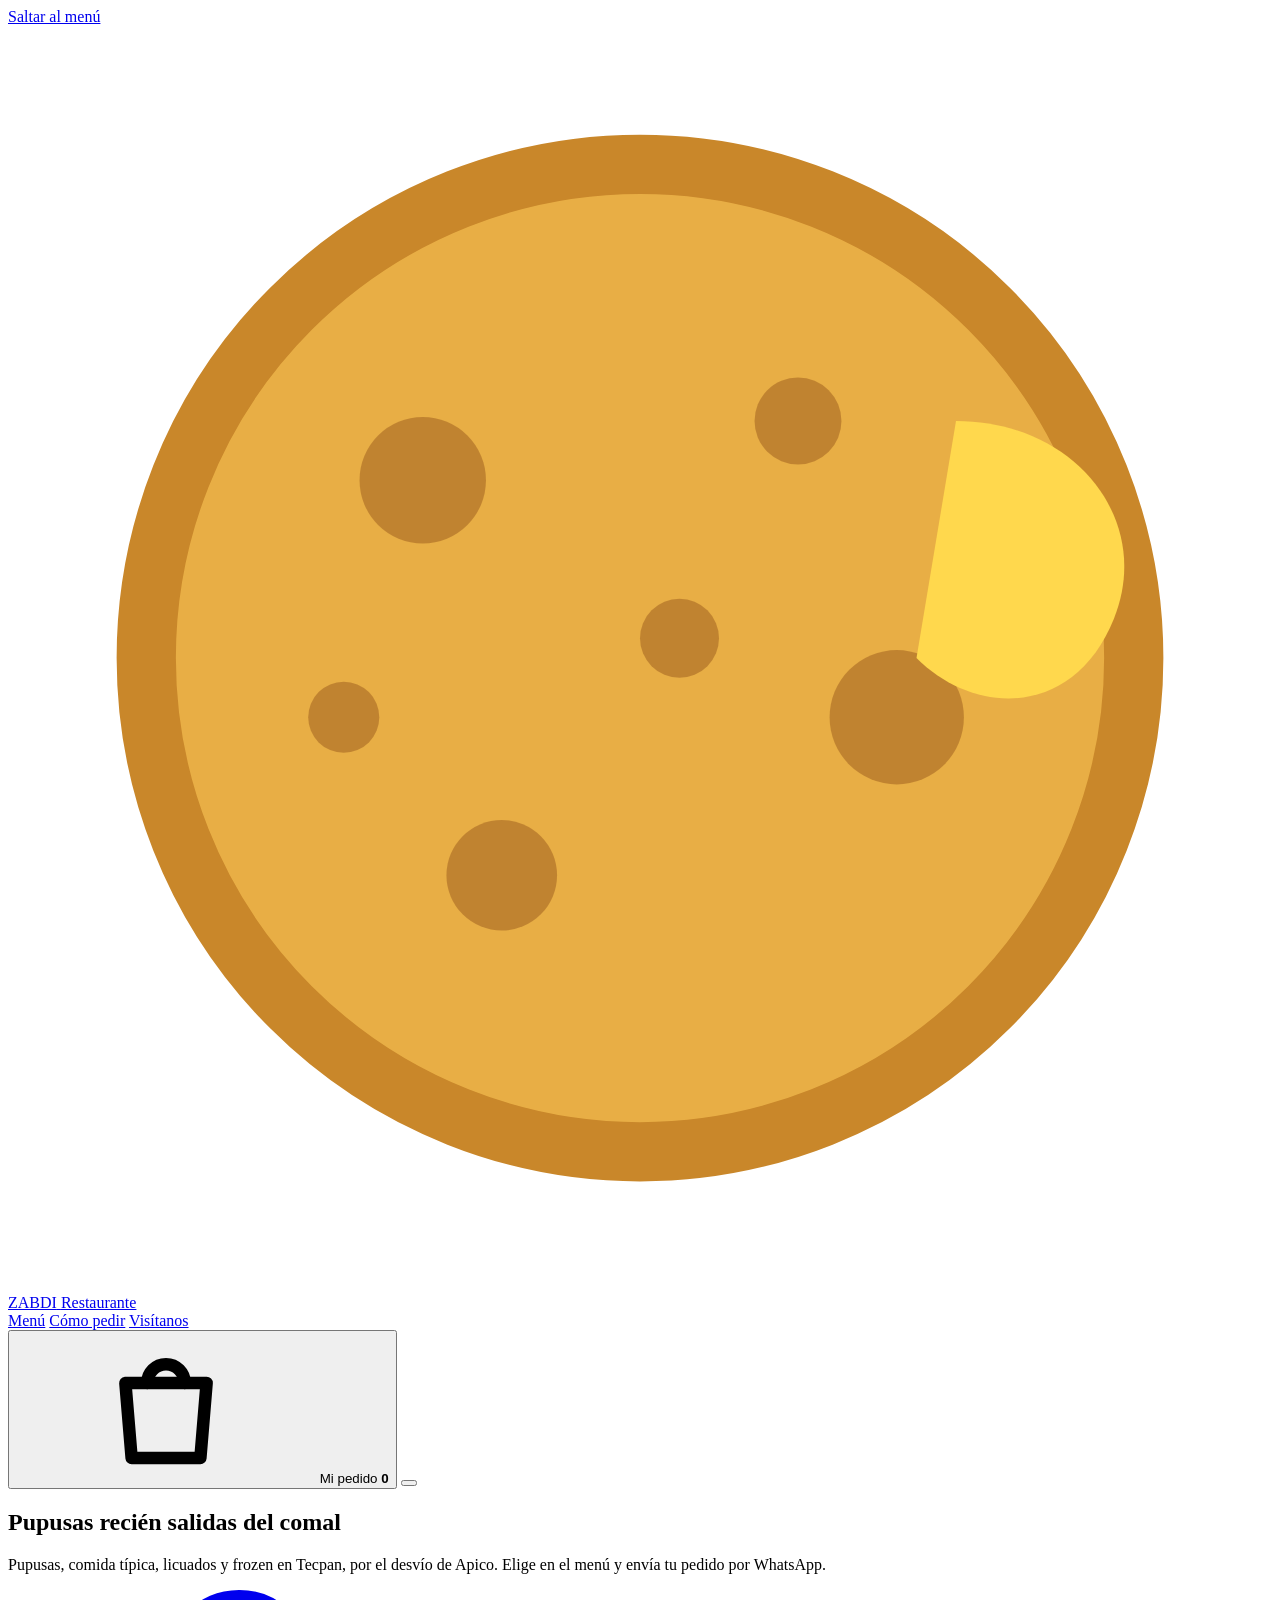
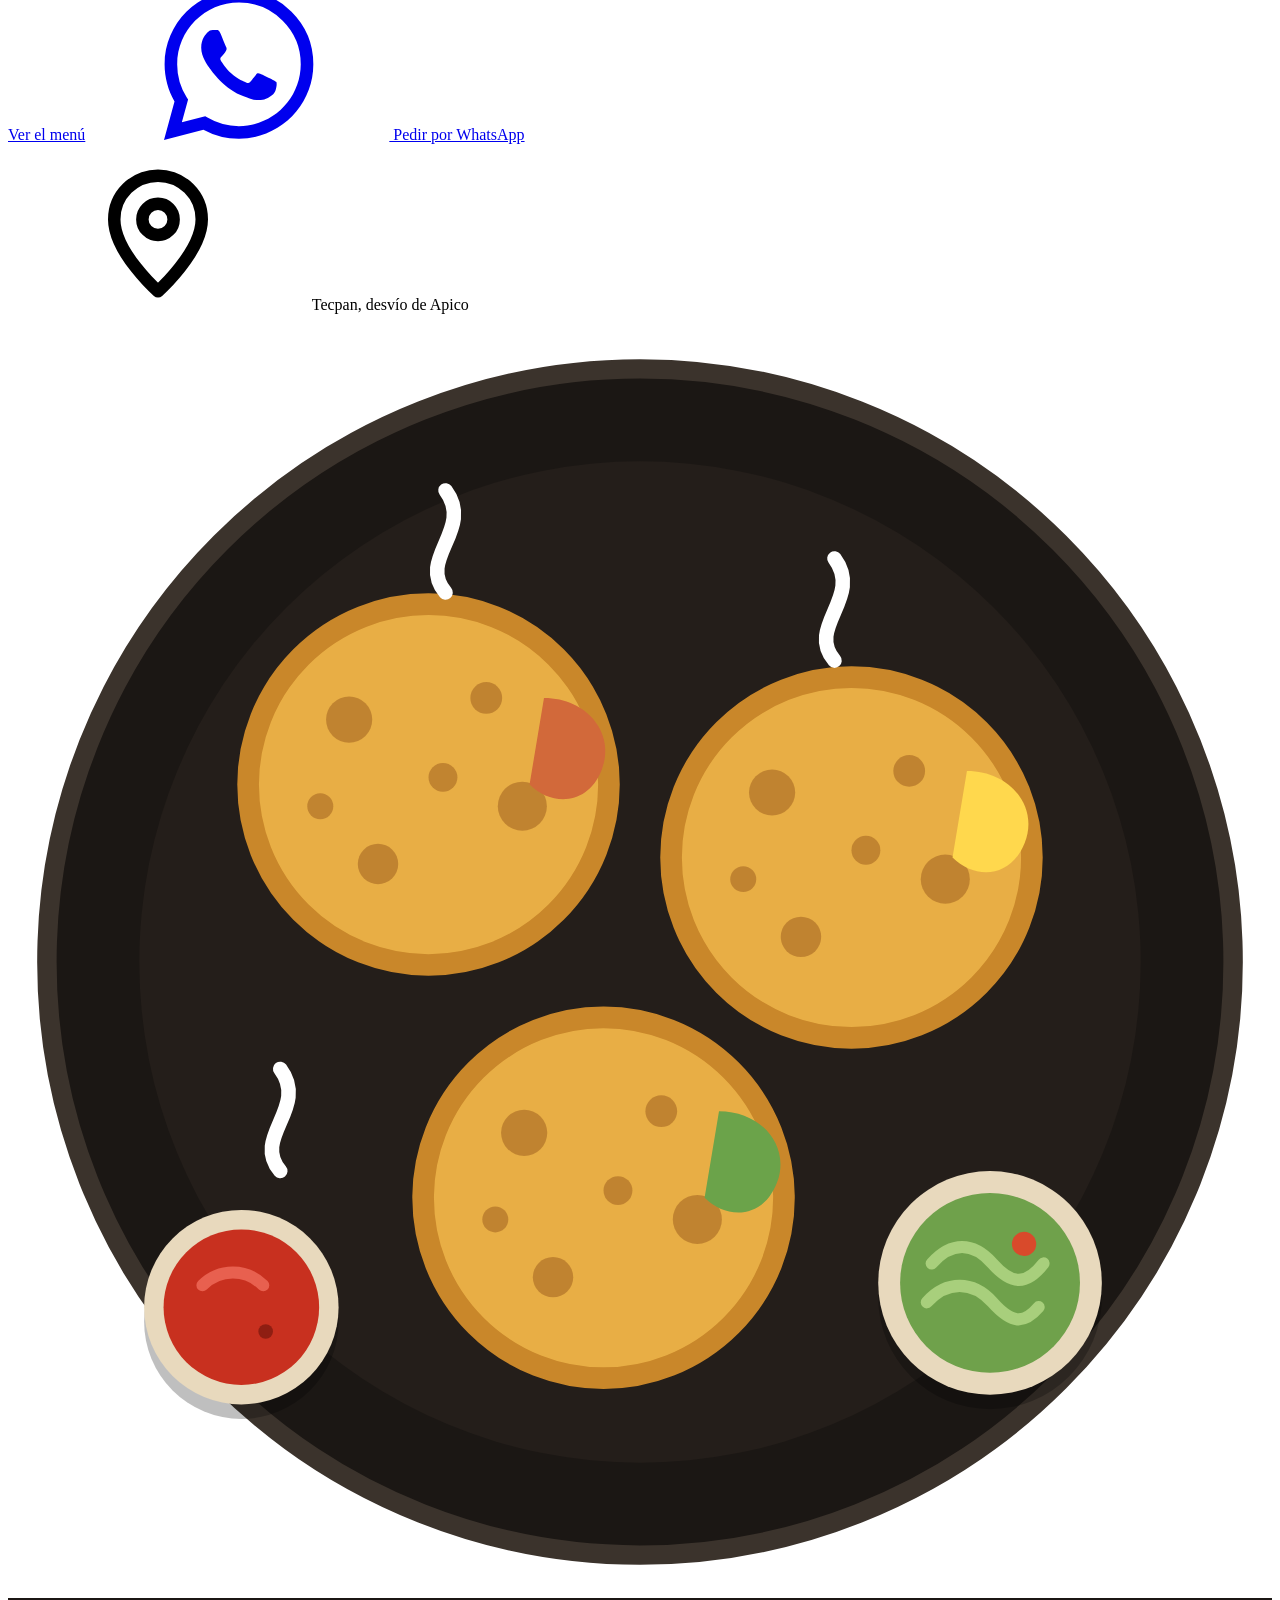
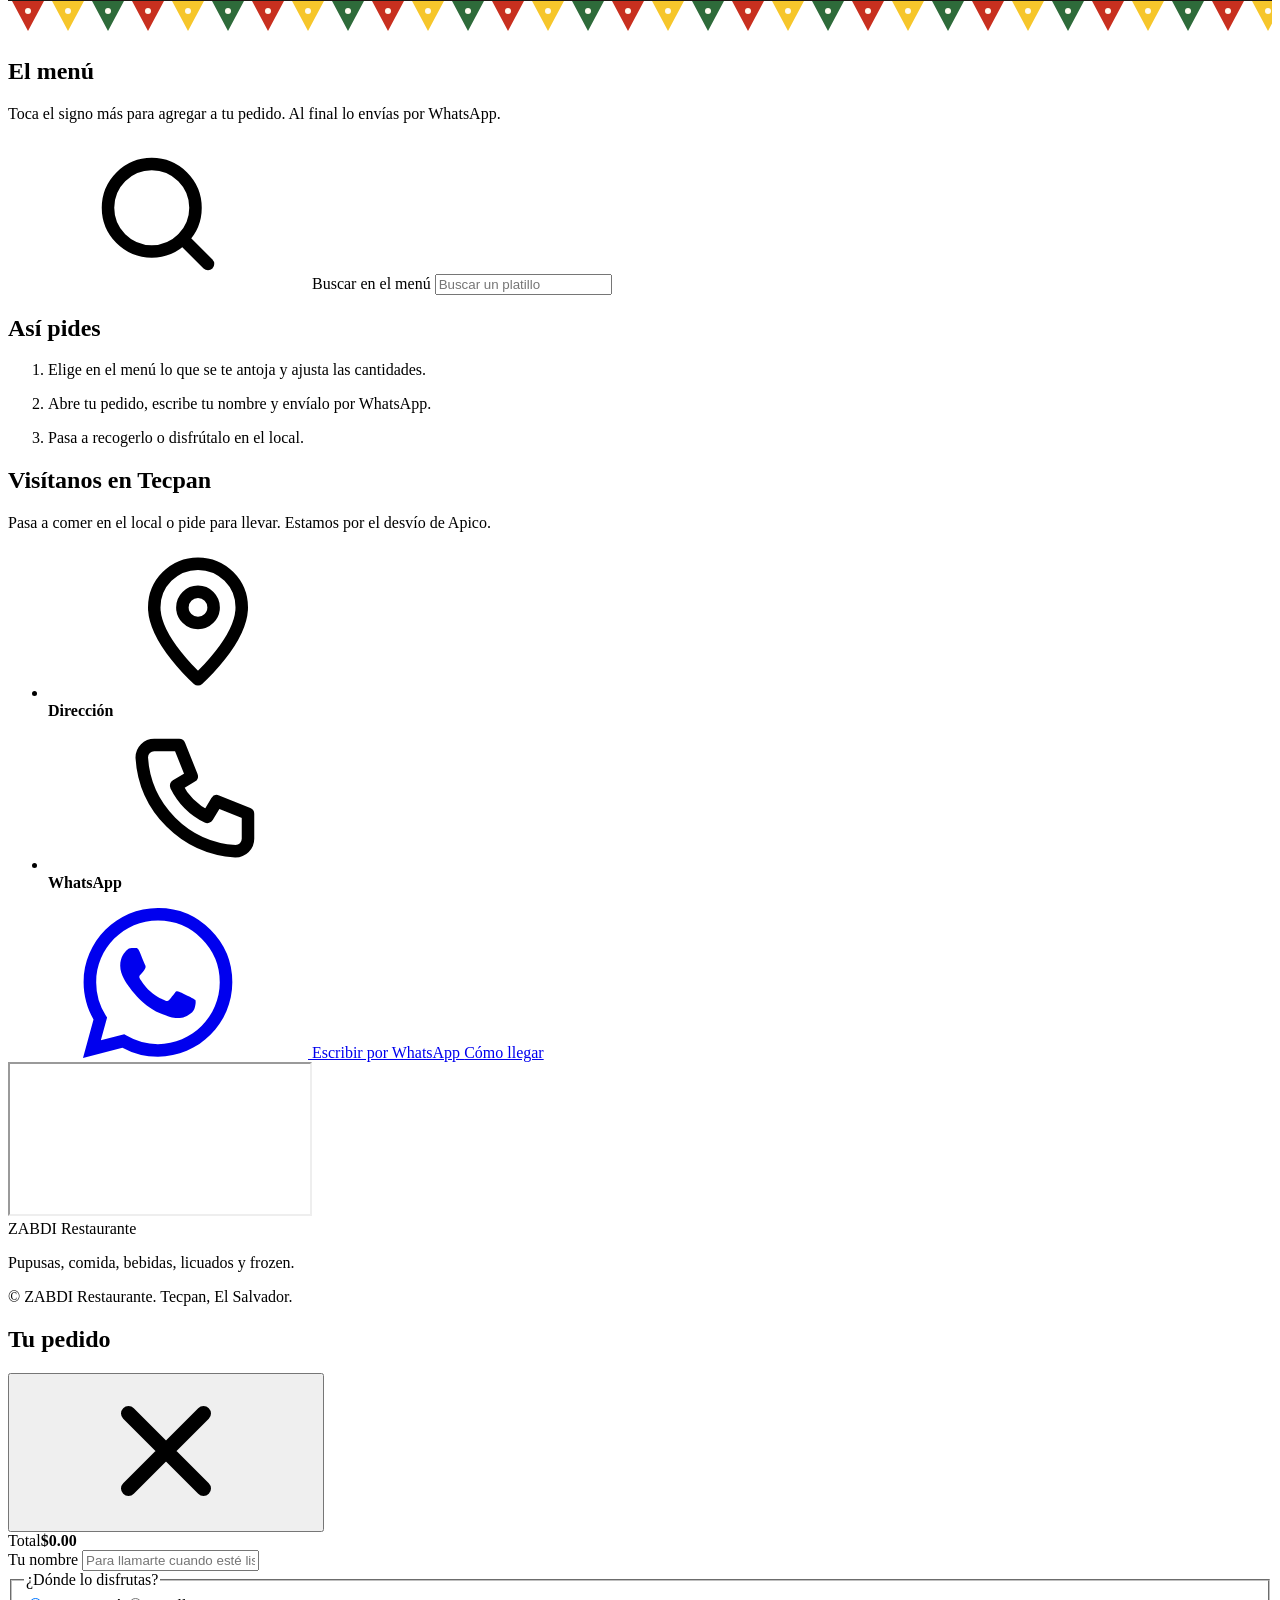
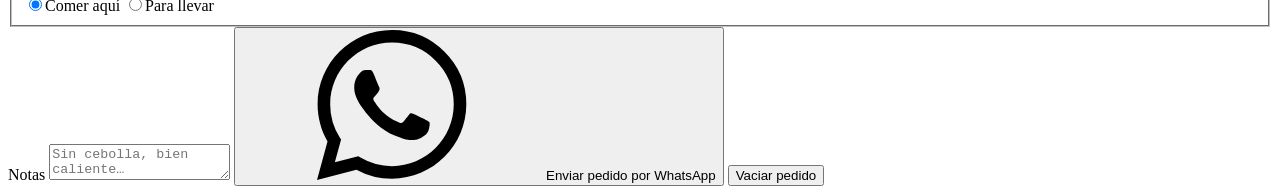
==== index (2).html @ ca066f17 "actualizacion" ====
<!DOCTYPE html>
<html lang="es">
<head>
  <meta charset="UTF-8">
  <meta name="viewport" content="width=device-width, initial-scale=1">
  <title>ZABDI Restaurante | Pupusas, comida, licuados y frozen en Tecpan</title>
  <meta name="description" content="ZABDI Restaurante en Tecpan, por el desvío de Apico, El Salvador. Pupusas, comida típica, bebidas, licuados y frozen. Elige en el menú y pide por WhatsApp.">
  <meta name="theme-color" content="#1B1714">
  <meta property="og:type" content="website">
  <meta property="og:title" content="ZABDI Restaurante | Pupusas recién salidas del comal">
  <meta property="og:description" content="Pupusas, comida típica, licuados y frozen en Tecpan. Pide por WhatsApp.">
  <meta property="og:locale" content="es_SV">
  <link rel="icon" href="data:image/svg+xml,%3Csvg xmlns='http://www.w3.org/2000/svg' viewBox='0 0 64 64'%3E%3Ccircle cx='32' cy='32' r='31' fill='%231B1714'/%3E%3Ccircle cx='32' cy='32' r='20' fill='%23E8AE45' stroke='%23C9872A' stroke-width='3'/%3E%3Ccircle cx='26' cy='27' r='2.5' fill='%239A5A1C' fill-opacity='.6'/%3E%3Ccircle cx='38' cy='36' r='3' fill='%239A5A1C' fill-opacity='.6'/%3E%3C/svg%3E">

  <link rel="preconnect" href="https://fonts.googleapis.com">
  <link rel="preconnect" href="https://fonts.gstatic.com" crossorigin>
  <link href="https://fonts.googleapis.com/css2?family=Bricolage+Grotesque:opsz,wght@12..96,500..800&family=Figtree:wght@400;500;600;700&display=swap" rel="stylesheet">
  <link rel="stylesheet" href="style.css">

  <script type="application/ld+json">
  {
    "@context": "https://schema.org",
    "@type": "Restaurant",
    "name": "ZABDI Restaurante",
    "servesCuisine": ["Salvadoreña", "Pupusas"],
    "telephone": "+50370214691",
    "address": {
      "@type": "PostalAddress",
      "addressLocality": "Tecpan",
      "streetAddress": "Desvío de Apico",
      "addressCountry": "SV"
    }
  }
  </script>
</head>
<body>

  <!-- Ilustraciones e íconos reutilizables -->
  <svg width="0" height="0" style="position:absolute" aria-hidden="true" focusable="false">
    <defs>
      <!-- Pupusa vista desde arriba. --acc = color del relleno que asoma -->
      <symbol id="i-pupusa" viewBox="0 0 64 64">
        <circle cx="32" cy="32" r="25" fill="#E8AE45"/>
        <circle cx="32" cy="32" r="25" fill="none" stroke="#C9872A" stroke-width="3"/>
        <g fill="#9A5A1C" fill-opacity=".5">
          <circle cx="21" cy="23" r="3.2"/><circle cx="40" cy="20" r="2.2"/><circle cx="45" cy="35" r="3.4"/>
          <circle cx="25" cy="43" r="2.8"/><circle cx="34" cy="31" r="2"/><circle cx="17" cy="35" r="1.8"/>
        </g>
        <path d="M48 20c6 0 10 5 8 10s-7 5-10 2z" style="fill:var(--acc,#FFD84D)"/>
      </symbol>
      <symbol id="i-combo" viewBox="0 0 64 64">
        <use href="#i-pupusa" x="-2" y="10" width="46" height="46"/>
        <path d="M42 18h18l-2.5 30a3.5 3.5 0 0 1-3.5 3h-6a3.5 3.5 0 0 1-3.5-3z" style="fill:var(--c,#F3E8D2)" stroke="#E2D5BC" stroke-width="1.5"/>
        <path d="M50 18l5-10" stroke="#C8301F" stroke-width="3" stroke-linecap="round"/>
      </symbol>
      <symbol id="i-plato" viewBox="0 0 64 64">
        <circle cx="32" cy="32" r="27" fill="#fff" stroke="#E2D5BC" stroke-width="3"/>
        <circle cx="32" cy="32" r="19" fill="none" stroke="#F0E6D0" stroke-width="2"/>
        <path d="M13 26c3-9 19-12 28-5 5 4 3 13-3 16-9 4-22 2-25-11z" style="fill:var(--c,#8B3A22)"/>
        <path d="M21 24l8 10M29 22l8 10" stroke="#000" stroke-opacity=".25" stroke-width="2" stroke-linecap="round"/>
        <g fill="#F4F0E4" stroke="#D9CDB4"><circle cx="46" cy="42" r="3.5"/><circle cx="41" cy="47" r="3.5"/><circle cx="48" cy="48" r="3"/></g>
        <circle cx="19" cy="46" r="5" fill="#6BA34A"/>
      </symbol>
      <symbol id="i-pollo" viewBox="0 0 64 64">
        <g transform="rotate(-35 32 32)">
          <rect x="36" y="28" width="16" height="5" rx="2.5" fill="#F4E6CF"/>
          <circle cx="53" cy="27" r="3.5" fill="#F4E6CF"/><circle cx="53" cy="34" r="3.5" fill="#F4E6CF"/>
          <ellipse cx="26" cy="30" rx="15" ry="12" style="fill:var(--c,#D9822B)"/>
          <path d="M16 26c3-5 9-7 14-5" fill="none" stroke="#fff" stroke-opacity=".4" stroke-width="3" stroke-linecap="round"/>
        </g>
      </symbol>
      <symbol id="i-sopa" viewBox="0 0 64 64">
        <path d="M8 30h48c0 14-10 24-24 24S8 44 8 30z" style="fill:var(--c,#C4492F)"/>
        <rect x="6" y="28" width="52" height="5" rx="2.5" fill="#E8D9BD"/>
        <ellipse cx="32" cy="28.5" rx="22" ry="3" fill="#F3B64A"/>
        <path d="M22 22c-3-4 3-6 0-11M32 22c-3-4 3-6 0-11M42 22c-3-4 3-6 0-11" fill="none" stroke="#B8A58B" stroke-width="2.5" stroke-linecap="round" opacity=".75"/>
      </symbol>
      <symbol id="i-pescado" viewBox="0 0 64 64">
        <path d="M46 32l13-11v22z" fill="#5C8896"/>
        <ellipse cx="28" cy="32" rx="21" ry="12" style="fill:var(--c,#6F9FB0)"/>
        <path d="M26 21c4 6 4 16 0 22M34 22c3 5 3 15 0 20" fill="none" stroke="#fff" stroke-opacity=".3" stroke-width="2.5" stroke-linecap="round"/>
        <circle cx="16" cy="29" r="2.4" fill="#1B1714"/>
      </symbol>
      <symbol id="i-desayuno" viewBox="0 0 64 64">
        <circle cx="32" cy="32" r="27" fill="#fff" stroke="#E2D5BC" stroke-width="3"/>
        <path d="M15 30c0-9 9-14 16-10 9-4 17 3 14 12-2 9-12 11-19 9-8 1-11-4-11-11z" fill="#FFFDF5" stroke="#EADFC8" stroke-width="1.5"/>
        <circle cx="29" cy="29" r="7" fill="#F7B500"/>
        <circle cx="27" cy="27" r="2" fill="#fff" fill-opacity=".6"/>
        <ellipse cx="46" cy="44" rx="7" ry="4.5" fill="#5A3326"/>
      </symbol>
      <symbol id="i-yuca" viewBox="0 0 64 64">
        <circle cx="32" cy="32" r="27" fill="#fff" stroke="#E2D5BC" stroke-width="3"/>
        <g fill="#F3CF6A" stroke="#D49A2C" stroke-width="1.5">
          <rect x="12" y="23" width="30" height="9" rx="4.5" transform="rotate(-18 27 27)"/>
          <rect x="16" y="31" width="32" height="9" rx="4.5" transform="rotate(8 32 35)"/>
          <rect x="20" y="39" width="28" height="9" rx="4.5" transform="rotate(-6 34 43)"/>
        </g>
        <circle cx="47" cy="21" r="5" fill="#C65A3A"/>
      </symbol>
      <symbol id="i-tamal" viewBox="0 0 64 64">
        <path d="M6 34c0-12 11-20 26-20s26 8 26 20-11 18-26 18S6 46 6 34z" fill="#6AA84F"/>
        <path d="M11 34c7-8 35-8 42 0" fill="none" stroke="#4A8A38" stroke-width="2.5"/>
        <path d="M22 17v34M42 17v34" stroke="#E8D9BD" stroke-width="3.5" stroke-linecap="round"/>
        <ellipse cx="32" cy="22" rx="9" ry="3.5" fill="#F3CF6A"/>
      </symbol>
      <symbol id="i-vaso" viewBox="0 0 64 64">
        <path d="M38 14l8-11" stroke-width="3.2" stroke-linecap="round" style="stroke:var(--acc,#1B1714)"/>
        <path d="M16 14h32l-4 38a4 4 0 0 1-4 3.6H24a4 4 0 0 1-4-3.6z" style="fill:var(--c,#C8301F)"/>
        <path d="M16 14h32l-.7 6H16.7z" fill="#fff" fill-opacity=".45"/>
        <path d="M24 28l3 18" stroke="#fff" stroke-opacity=".35" stroke-width="3" stroke-linecap="round"/>
      </symbol>
      <symbol id="i-agua" viewBox="0 0 64 64">
        <rect x="25" y="6" width="14" height="7" rx="2" fill="#2E6B3A"/>
        <path d="M26 13h12l5 9v30a4 4 0 0 1-4 4H25a4 4 0 0 1-4-4V22z" fill="#D5EDF5" stroke="#8CC4D8" stroke-width="2"/>
        <rect x="21" y="30" width="22" height="12" fill="#4FA3C0"/>
        <path d="M27 36h10" stroke="#fff" stroke-width="2.5" stroke-linecap="round"/>
      </symbol>
      <symbol id="i-taza" viewBox="0 0 64 64">
        <ellipse cx="30" cy="55" rx="23" ry="3.5" fill="#E8D9BD"/>
        <path d="M47 29h3a7 7 0 0 1 0 14h-5" fill="none" stroke="#E2D5BC" stroke-width="4" stroke-linecap="round"/>
        <path d="M10 27h38v10a16 16 0 0 1-16 16h-6a16 16 0 0 1-16-16z" fill="#fff" stroke="#E2D5BC" stroke-width="2"/>
        <ellipse cx="29" cy="27" rx="19" ry="4" style="fill:var(--c,#4A2A1C)"/>
        <path d="M22 19c-3-4 3-6 0-10M32 19c-3-4 3-6 0-10M42 19c-3-4 3-6 0-10" fill="none" stroke="#B8A58B" stroke-width="2.5" stroke-linecap="round" opacity=".75"/>
      </symbol>
      <symbol id="i-licuado" viewBox="0 0 64 64">
        <path d="M38 14l9-11" stroke-width="3.2" stroke-linecap="round" stroke="#1B1714"/>
        <path d="M15 14h34l-4.5 37a4 4 0 0 1-4 3.5h-17a4 4 0 0 1-4-3.5z" style="fill:var(--c,#F2708A)"/>
        <path d="M15 14h34l-.8 7H15.8z" fill="#fff" fill-opacity=".55"/>
        <path d="M23 30l2.5 16" stroke="#fff" stroke-opacity=".4" stroke-width="3" stroke-linecap="round"/>
        <circle cx="49" cy="15" r="6" stroke="#fff" stroke-width="1.5" style="fill:var(--acc,#fff)"/>
      </symbol>
      <symbol id="i-frozen" viewBox="0 0 64 64">
        <path d="M40 4l-6 20" stroke="#C8301F" stroke-width="3.2" stroke-linecap="round"/>
        <path d="M13 27c0-11 8-18 19-18s19 7 19 18z" style="fill:var(--c,#F2708A)"/>
        <path d="M20 22c8 4 16 4 24 0" fill="none" stroke="#fff" stroke-opacity=".55" stroke-width="3" stroke-linecap="round"/>
        <path d="M13 27h38l-4 25a4 4 0 0 1-4 3.5H21a4 4 0 0 1-4-3.5z" fill="#fff" fill-opacity=".9" stroke="#E2D5BC" stroke-width="2"/>
        <path d="M17 34h30l-1.4 9H18.4z" style="fill:var(--c,#F2708A)" fill-opacity=".35"/>
      </symbol>

      <!-- Íconos de interfaz -->
      <symbol id="i-pin" viewBox="0 0 24 24" fill="none" stroke="currentColor" stroke-width="2" stroke-linecap="round" stroke-linejoin="round"><path d="M12 21s7-6.2 7-11.5A7 7 0 0 0 5 9.5C5 14.8 12 21 12 21z"/><circle cx="12" cy="9.5" r="2.5"/></symbol>
      <symbol id="i-clock" viewBox="0 0 24 24" fill="none" stroke="currentColor" stroke-width="2" stroke-linecap="round" stroke-linejoin="round"><circle cx="12" cy="12" r="9"/><path d="M12 7v5l3 2"/></symbol>
      <symbol id="i-bag" viewBox="0 0 24 24" fill="none" stroke="currentColor" stroke-width="2" stroke-linecap="round" stroke-linejoin="round"><path d="M5.5 8h13l-1 12h-11z"/><path d="M9 8a3 3 0 0 1 6 0"/></symbol>
      <symbol id="i-plus" viewBox="0 0 24 24" fill="none" stroke="currentColor" stroke-width="2.4" stroke-linecap="round"><path d="M12 5v14M5 12h14"/></symbol>
      <symbol id="i-minus" viewBox="0 0 24 24" fill="none" stroke="currentColor" stroke-width="2.4" stroke-linecap="round"><path d="M5 12h14"/></symbol>
      <symbol id="i-close" viewBox="0 0 24 24" fill="none" stroke="currentColor" stroke-width="2.4" stroke-linecap="round"><path d="M6 6l12 12M18 6L6 18"/></symbol>
      <symbol id="i-search" viewBox="0 0 24 24" fill="none" stroke="currentColor" stroke-width="2" stroke-linecap="round"><circle cx="11" cy="11" r="7"/><path d="M20 20l-4-4"/></symbol>
      <symbol id="i-phone" viewBox="0 0 24 24" fill="none" stroke="currentColor" stroke-width="2" stroke-linecap="round" stroke-linejoin="round"><path d="M5 4h4l2 5-2.5 1.5a11 11 0 0 0 5 5L15 13l5 2v4a2 2 0 0 1-2 2A16 16 0 0 1 3 6a2 2 0 0 1 2-2z"/></symbol>
      <symbol id="i-wa" viewBox="0 0 16 16"><path fill="currentColor" d="M13.601 2.326A7.85 7.85 0 0 0 7.994 0C3.627 0 .068 3.558.064 7.926c0 1.399.366 2.76 1.057 3.965L0 16l4.204-1.102a7.9 7.9 0 0 0 3.79.965h.004c4.368 0 7.926-3.558 7.93-7.93A7.9 7.9 0 0 0 13.6 2.326zM7.994 14.521a6.6 6.6 0 0 1-3.356-.92l-.24-.144-2.494.654.666-2.433-.156-.251a6.56 6.56 0 0 1-1.007-3.505c0-3.626 2.957-6.584 6.591-6.584a6.56 6.56 0 0 1 4.66 1.931 6.56 6.56 0 0 1 1.928 4.66c-.004 3.639-2.961 6.592-6.592 6.592m3.615-4.934c-.197-.099-1.17-.578-1.353-.646-.182-.065-.315-.099-.445.099-.133.197-.513.646-.627.775-.114.133-.232.148-.43.05-.197-.1-.836-.308-1.592-.985-.59-.525-.985-1.175-1.103-1.372-.114-.198-.011-.304.088-.403.087-.088.197-.232.296-.346.1-.114.133-.198.198-.33.065-.134.034-.248-.015-.347-.05-.099-.445-1.076-.612-1.47-.16-.389-.323-.335-.445-.34-.114-.007-.247-.007-.38-.007a.73.73 0 0 0-.529.247c-.182.198-.691.677-.691 1.654s.71 1.916.81 2.049c.098.133 1.394 2.132 3.383 2.992.47.205.84.326 1.129.418.475.152.904.129 1.246.08.38-.058 1.171-.48 1.338-.943.164-.464.164-.86.114-.943-.049-.084-.182-.133-.38-.232"/></symbol>
    </defs>
  </svg>

  <a class="skip" href="#menu">Saltar al menú</a>

  <!-- BARRA SUPERIOR -->
  <header class="topbar">
    <div class="wrap topbar-in">
      <a class="logo" href="#inicio" aria-label="ZABDI Restaurante, ir al inicio">
        <svg class="logo-mark" viewBox="0 0 64 64" aria-hidden="true"><use href="#i-pupusa" style="--acc:#FFD84D"/></svg>
        <span class="logo-name">ZABDI</span>
        <span class="logo-sub">Restaurante</span>
      </a>

      <nav class="nav" id="nav" aria-label="Principal">
        <a href="#menu">Menú</a>
        <a href="#pedir">Cómo pedir</a>
        <a href="#visitanos">Visítanos</a>
      </nav>

      <div class="topbar-actions">
        <button class="btn-bag" id="openCart" type="button" aria-haspopup="dialog" aria-controls="drawer">
          <svg class="i" aria-hidden="true"><use href="#i-bag"/></svg>
          <span class="btn-bag-text">Mi pedido</span>
          <b class="count" id="cartCount" aria-label="productos en tu pedido">0</b>
        </button>
        <button class="burger" id="burger" type="button" aria-expanded="false" aria-controls="nav" aria-label="Abrir navegación">
          <span></span><span></span><span></span>
        </button>
      </div>
    </div>
  </header>

  <main>
    <!-- INICIO -->
    <section class="hero" id="inicio">
      <div class="wrap hero-grid">
        <div class="hero-copy">
          <h1>Pupusas recién salidas del comal</h1>
          <p class="lead">Pupusas, comida típica, licuados y frozen en Tecpan, por el desvío de Apico. Elige en el menú y envía tu pedido por WhatsApp.</p>
          <div class="hero-cta">
            <a class="btn btn-dark" href="#menu">Ver el menú</a>
            <a class="btn btn-ghost js-wa" href="#" target="_blank" rel="noopener">
              <svg class="i" aria-hidden="true"><use href="#i-wa"/></svg> Pedir por WhatsApp
            </a>
          </div>
          <p class="hero-where">
            <svg class="i" aria-hidden="true"><use href="#i-pin"/></svg>
            <span>Tecpan, desvío de Apico</span>
          </p>
        </div>

        <div class="hero-art" aria-hidden="true">
          <svg class="hero-svg" viewBox="0 0 520 520">
            <circle cx="260" cy="260" r="244" fill="#1B1714"/>
            <circle cx="260" cy="260" r="244" fill="none" stroke="#3B332C" stroke-width="8"/>
            <circle cx="260" cy="260" r="206" fill="#241E1A"/>
            <use href="#i-pupusa" x="78" y="92" width="190" height="190" style="--acc:#D2693A"/>
            <use href="#i-pupusa" x="252" y="122" width="190" height="190" style="--acc:#FFD84D"/>
            <use href="#i-pupusa" x="150" y="262" width="190" height="190" style="--acc:#6BA34A"/>

            <g class="steam" fill="none" stroke="#fff" stroke-width="6" stroke-linecap="round">
              <path class="s1" d="M180 108c-12-14 12-26 0-42"/>
              <path class="s2" d="M340 136c-12-14 12-26 0-42"/>
              <path class="s3" d="M112 346c-12-14 12-26 0-42"/>
            </g>

            <!-- curtido -->
            <g transform="translate(404 392)">
              <circle r="46" fill="#000" fill-opacity=".25" cy="6"/>
              <circle r="46" fill="#E8D9BD"/>
              <circle r="37" fill="#6FA14B"/>
              <path d="M-24-8c8-9 17-9 25 0s14 9 21 0M-26 8c8-9 19-9 27 0s13 9 19 2" fill="none" stroke="#A8CF7C" stroke-width="5" stroke-linecap="round"/>
              <circle cx="14" cy="-16" r="5" fill="#D94A2B"/>
            </g>
            <!-- salsa -->
            <g transform="translate(96 402)">
              <circle r="40" fill="#000" fill-opacity=".25" cy="6"/>
              <circle r="40" fill="#E8D9BD"/>
              <circle r="32" fill="#C8301F"/>
              <path d="M-16-9c7-7 18-7 25 0" fill="none" stroke="#E8604F" stroke-width="5" stroke-linecap="round"/>
              <circle cx="10" cy="10" r="3" fill="#8F1E12"/>
            </g>
          </svg>
        </div>
      </div>
    </section>

    <div class="bunting" aria-hidden="true">
      <svg width="100%" height="36">
        <defs>
          <pattern id="flags" width="120" height="36" patternUnits="userSpaceOnUse">
            <path d="M4 3h32L20 33z" fill="#C8301F"/>
            <path d="M44 3h32L60 33z" fill="#F6C62B"/>
            <path d="M84 3h32L100 33z" fill="#2E6B3A"/>
            <circle cx="20" cy="13" r="3" fill="#FFFBF0"/>
            <circle cx="60" cy="13" r="3" fill="#FFFBF0"/>
            <circle cx="100" cy="13" r="3" fill="#FFFBF0"/>
          </pattern>
        </defs>
        <rect width="100%" height="36" fill="url(#flags)"/>
        <rect width="100%" height="3" fill="#1B1714"/>
      </svg>
    </div>

    <!-- MENÚ -->
    <section class="band" id="menu">
      <div class="wrap">
        <div class="menu-head">
          <div>
            <h2>El menú</h2>
            <p class="band-lead">Toca el signo más para agregar a tu pedido. Al final lo envías por WhatsApp.</p>
          </div>
          <label class="search" for="buscador">
            <svg class="i" aria-hidden="true"><use href="#i-search"/></svg>
            <span class="sr-only">Buscar en el menú</span>
            <input class="field" type="search" id="buscador" placeholder="Buscar un platillo" autocomplete="off">
          </label>
        </div>

        <div class="tabs-bar">
          <div class="tabs" id="tabs"></div>
        </div>

        <div class="board" id="board" aria-live="polite">
          <div class="board-top">
            <h3 id="boardTitle"></h3>
            <p id="boardNote"></p>
          </div>
          <ul class="items" id="items"></ul>
          <p class="empty-search" id="sinResultados" hidden>No encontramos ese platillo. Prueba con otra palabra o elige una categoría.</p>
        </div>
      </div>
    </section>

    <!-- CÓMO PEDIR -->
    <section class="band band-green" id="pedir">
      <div class="wrap">
        <h2>Así pides</h2>
        <ol class="steps">
          <li><p>Elige en el menú lo que se te antoja y ajusta las cantidades.</p></li>
          <li><p>Abre tu pedido, escribe tu nombre y envíalo por WhatsApp.</p></li>
          <li><p>Pasa a recogerlo o disfrútalo en el local.</p></li>
        </ol>
      </div>
    </section>

    <!-- GALERÍA (solo aparece si hay fotos en img/) -->
    <section class="band" id="galeria" hidden>
      <div class="wrap">
        <h2>De nuestra cocina</h2>
        <ul class="gallery" id="galleryGrid"></ul>
      </div>
    </section>

    <!-- VISÍTANOS -->
    <section class="band band-masa" id="visitanos">
      <div class="wrap">
        <div class="visit-grid">
          <div class="visit-info">
            <h2>Visítanos en Tecpan</h2>
            <p class="band-lead">Pasa a comer en el local o pide para llevar. Estamos por el desvío de Apico.</p>
            <ul class="facts">
              <li>
                <svg class="i" aria-hidden="true"><use href="#i-pin"/></svg>
                <div><strong>Dirección</strong><span id="dirTxt"></span></div>
              </li>
              <li id="rowHorario" hidden>
                <svg class="i" aria-hidden="true"><use href="#i-clock"/></svg>
                <div><strong>Horario</strong><span id="horarioTxt"></span></div>
              </li>
              <li>
                <svg class="i" aria-hidden="true"><use href="#i-phone"/></svg>
                <div><strong>WhatsApp</strong><a id="telTxt" href="#"></a></div>
              </li>
            </ul>
            <div class="visit-cta">
              <a class="btn btn-green js-wa" href="#" target="_blank" rel="noopener">
                <svg class="i" aria-hidden="true"><use href="#i-wa"/></svg> Escribir por WhatsApp
              </a>
              <a class="btn btn-ghost" id="btnMapa" href="#" target="_blank" rel="noopener">Cómo llegar</a>
            </div>
          </div>
          <div class="map">
            <iframe id="mapFrame" title="Mapa de ZABDI Restaurante en Tecpan" loading="lazy" referrerpolicy="no-referrer-when-downgrade" allowfullscreen></iframe>
          </div>
        </div>
      </div>
    </section>
  </main>

  <footer class="footer">
    <div class="wrap footer-in">
      <div>
        <div class="footer-brand">ZABDI <span>Restaurante</span></div>
        <p>Pupusas, comida, bebidas, licuados y frozen.</p>
      </div>
      <p class="footer-copy">© <span id="year"></span> ZABDI Restaurante. Tecpan, El Salvador.</p>
    </div>
  </footer>

  <!-- BARRA DE PEDIDO (celular) -->
  <button class="cartbar" id="cartbar" type="button" aria-haspopup="dialog" aria-controls="drawer" hidden>
    <span id="cartbarQty">0 productos</span>
    <span class="cartbar-go"><b id="cartbarTotal">$0.00</b> Ver pedido</span>
  </button>

  <!-- PEDIDO -->
  <div class="scrim" id="scrim"></div>
  <aside class="drawer" id="drawer" role="dialog" aria-modal="true" aria-labelledby="drawerTitle">
    <div class="drawer-head">
      <h2 id="drawerTitle">Tu pedido</h2>
      <button class="icon-btn" id="closeCart" type="button" aria-label="Cerrar tu pedido">
        <svg class="i" aria-hidden="true"><use href="#i-close"/></svg>
      </button>
    </div>

    <div class="drawer-list" id="cartItems" tabindex="-1"></div>

    <form class="drawer-foot" id="orderForm" novalidate>
      <div class="total-row"><span>Total</span><strong id="cartTotal">$0.00</strong></div>

      <label class="lbl" for="clienteNombre">Tu nombre</label>
      <input class="field" type="text" id="clienteNombre" autocomplete="given-name" placeholder="Para llamarte cuando esté listo">

      <fieldset class="seg">
        <legend class="lbl">¿Dónde lo disfrutas?</legend>
        <label><input type="radio" name="tipo" value="Para comer aquí" checked><span>Comer aquí</span></label>
        <label><input type="radio" name="tipo" value="Para llevar"><span>Para llevar</span></label>
      </fieldset>

      <label class="lbl" for="clienteNota">Notas</label>
      <textarea class="field" id="clienteNota" rows="2" placeholder="Sin cebolla, bien caliente…"></textarea>

      <button class="btn btn-green btn-block" id="btnEnviar" type="submit">
        <svg class="i" aria-hidden="true"><use href="#i-wa"/></svg> Enviar pedido por WhatsApp
      </button>
      <button class="link-btn" id="btnVaciar" type="button">Vaciar pedido</button>
    </form>
  </aside>

  <script src="script.js"></script>
</body>
</html>
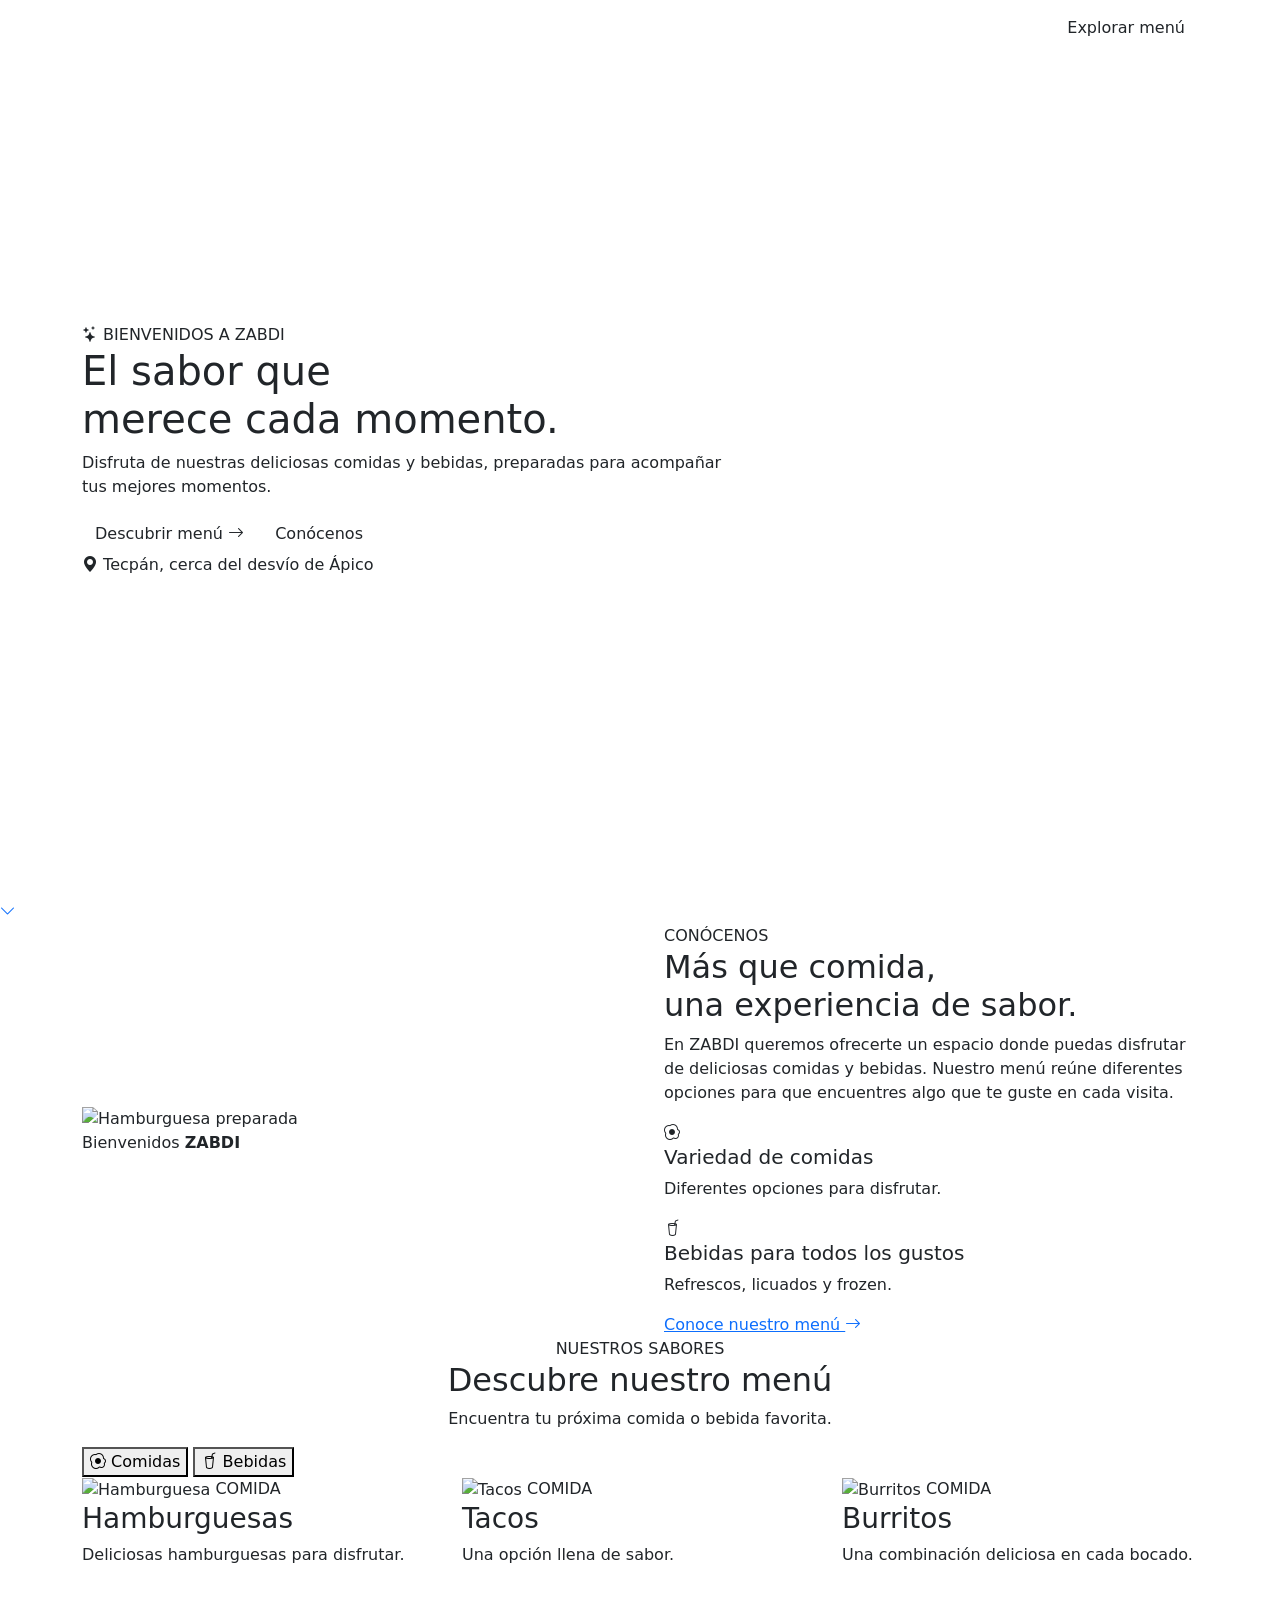
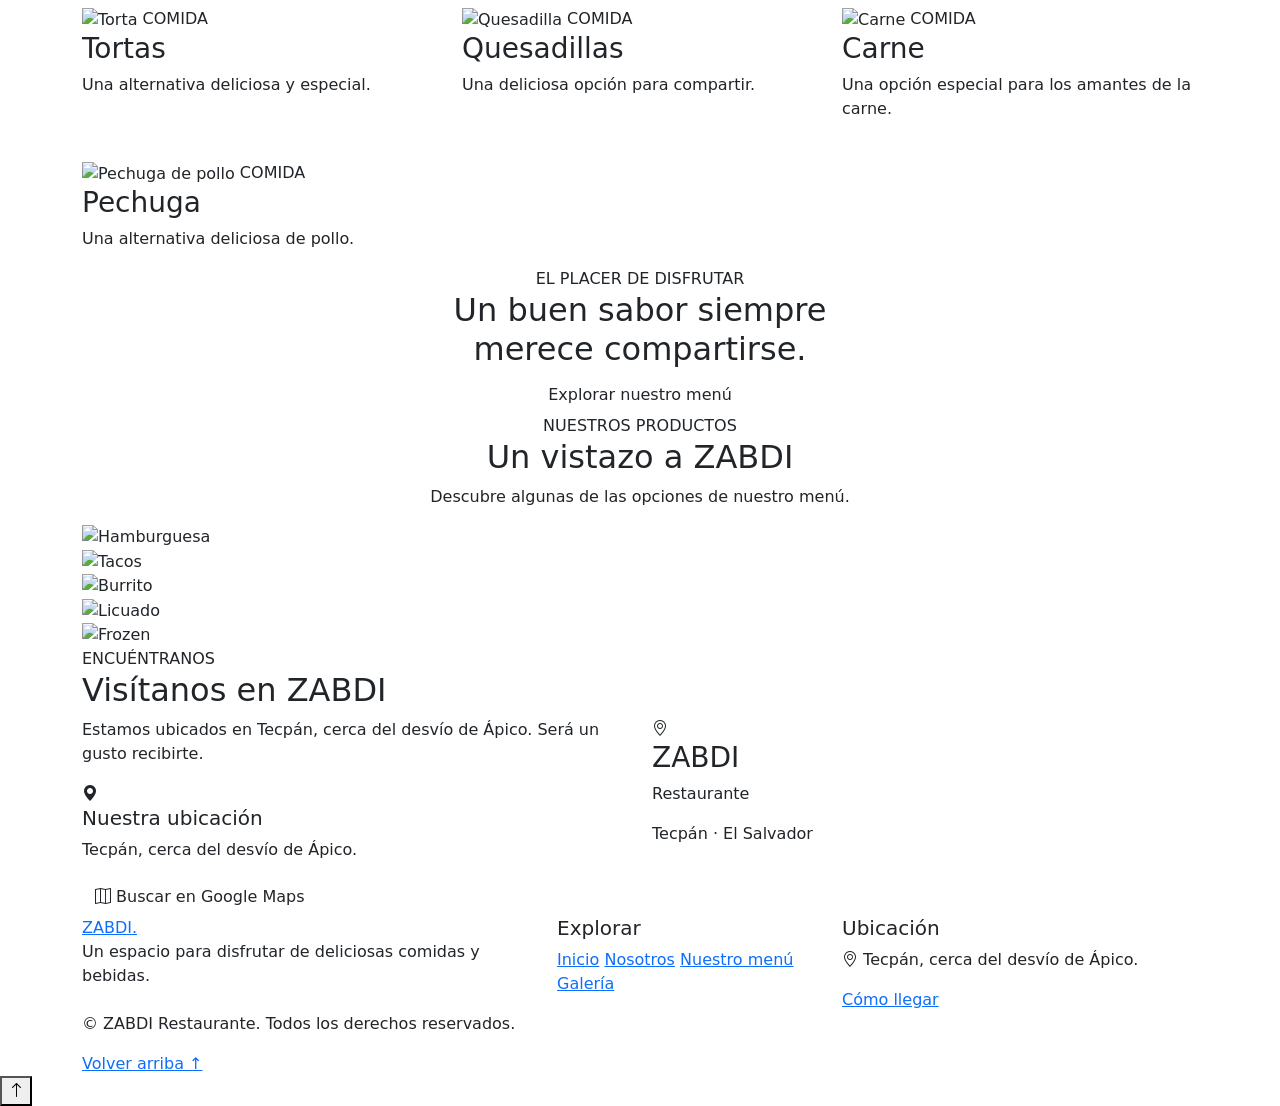
==== commit 386f9e05: "actualizacion" ====
--- a/index (2).html
+++ b/index (2).html
@@ -1,393 +1,473 @@
+
 <!DOCTYPE html>
 <html lang="es">
 <head>
-  <meta charset="UTF-8">
-  <meta name="viewport" content="width=device-width, initial-scale=1">
-  <title>ZABDI Restaurante | Pupusas, comida, licuados y frozen en Tecpan</title>
-  <meta name="description" content="ZABDI Restaurante en Tecpan, por el desvío de Apico, El Salvador. Pupusas, comida típica, bebidas, licuados y frozen. Elige en el menú y pide por WhatsApp.">
-  <meta name="theme-color" content="#1B1714">
-  <meta property="og:type" content="website">
-  <meta property="og:title" content="ZABDI Restaurante | Pupusas recién salidas del comal">
-  <meta property="og:description" content="Pupusas, comida típica, licuados y frozen en Tecpan. Pide por WhatsApp.">
-  <meta property="og:locale" content="es_SV">
-  <link rel="icon" href="data:image/svg+xml,%3Csvg xmlns='http://www.w3.org/2000/svg' viewBox='0 0 64 64'%3E%3Ccircle cx='32' cy='32' r='31' fill='%231B1714'/%3E%3Ccircle cx='32' cy='32' r='20' fill='%23E8AE45' stroke='%23C9872A' stroke-width='3'/%3E%3Ccircle cx='26' cy='27' r='2.5' fill='%239A5A1C' fill-opacity='.6'/%3E%3Ccircle cx='38' cy='36' r='3' fill='%239A5A1C' fill-opacity='.6'/%3E%3C/svg%3E">
-
-  <link rel="preconnect" href="https://fonts.googleapis.com">
-  <link rel="preconnect" href="https://fonts.gstatic.com" crossorigin>
-  <link href="https://fonts.googleapis.com/css2?family=Bricolage+Grotesque:opsz,wght@12..96,500..800&family=Figtree:wght@400;500;600;700&display=swap" rel="stylesheet">
-  <link rel="stylesheet" href="style.css">
-
-  <script type="application/ld+json">
-  {
-    "@context": "https://schema.org",
-    "@type": "Restaurant",
-    "name": "ZABDI Restaurante",
-    "servesCuisine": ["Salvadoreña", "Pupusas"],
-    "telephone": "+50370214691",
-    "address": {
-      "@type": "PostalAddress",
-      "addressLocality": "Tecpan",
-      "streetAddress": "Desvío de Apico",
-      "addressCountry": "SV"
-    }
-  }
-  </script>
+    <meta charset="UTF-8">
+    <meta name="viewport" content="width=device-width, initial-scale=1.0">
+    <meta name="description" content="ZABDI Restaurante. Descubre nuestras comidas y bebidas en Tecpán, cerca del desvío de Ápico.">
+    <title>ZABDI | Restaurante</title>
+
+    <!-- Bootstrap -->
+    <link href="https://cdn.jsdelivr.net/npm/bootstrap@5.3.8/dist/css/bootstrap.min.css" rel="stylesheet">
+
+    <!-- Bootstrap Icons -->
+    <link href="https://cdn.jsdelivr.net/npm/bootstrap-icons@1.11.3/font/bootstrap-icons.min.css" rel="stylesheet">
+
+    <!-- Google Fonts -->
+    <link rel="preconnect" href="https://fonts.googleapis.com">
+    <link rel="preconnect" href="https://fonts.gstatic.com" crossorigin>
+    <link href="https://fonts.googleapis.com/css2?family=DM+Sans:wght@400;500;600;700&family=Playfair+Display:wght@500;600;700;800&display=swap" rel="stylesheet">
+
+    <link rel="stylesheet" href="css/style.css">
 </head>
+
 <body>
 
-  <!-- Ilustraciones e íconos reutilizables -->
-  <svg width="0" height="0" style="position:absolute" aria-hidden="true" focusable="false">
-    <defs>
-      <!-- Pupusa vista desde arriba. --acc = color del relleno que asoma -->
-      <symbol id="i-pupusa" viewBox="0 0 64 64">
-        <circle cx="32" cy="32" r="25" fill="#E8AE45"/>
-        <circle cx="32" cy="32" r="25" fill="none" stroke="#C9872A" stroke-width="3"/>
-        <g fill="#9A5A1C" fill-opacity=".5">
-          <circle cx="21" cy="23" r="3.2"/><circle cx="40" cy="20" r="2.2"/><circle cx="45" cy="35" r="3.4"/>
-          <circle cx="25" cy="43" r="2.8"/><circle cx="34" cy="31" r="2"/><circle cx="17" cy="35" r="1.8"/>
-        </g>
-        <path d="M48 20c6 0 10 5 8 10s-7 5-10 2z" style="fill:var(--acc,#FFD84D)"/>
-      </symbol>
-      <symbol id="i-combo" viewBox="0 0 64 64">
-        <use href="#i-pupusa" x="-2" y="10" width="46" height="46"/>
-        <path d="M42 18h18l-2.5 30a3.5 3.5 0 0 1-3.5 3h-6a3.5 3.5 0 0 1-3.5-3z" style="fill:var(--c,#F3E8D2)" stroke="#E2D5BC" stroke-width="1.5"/>
-        <path d="M50 18l5-10" stroke="#C8301F" stroke-width="3" stroke-linecap="round"/>
-      </symbol>
-      <symbol id="i-plato" viewBox="0 0 64 64">
-        <circle cx="32" cy="32" r="27" fill="#fff" stroke="#E2D5BC" stroke-width="3"/>
-        <circle cx="32" cy="32" r="19" fill="none" stroke="#F0E6D0" stroke-width="2"/>
-        <path d="M13 26c3-9 19-12 28-5 5 4 3 13-3 16-9 4-22 2-25-11z" style="fill:var(--c,#8B3A22)"/>
-        <path d="M21 24l8 10M29 22l8 10" stroke="#000" stroke-opacity=".25" stroke-width="2" stroke-linecap="round"/>
-        <g fill="#F4F0E4" stroke="#D9CDB4"><circle cx="46" cy="42" r="3.5"/><circle cx="41" cy="47" r="3.5"/><circle cx="48" cy="48" r="3"/></g>
-        <circle cx="19" cy="46" r="5" fill="#6BA34A"/>
-      </symbol>
-      <symbol id="i-pollo" viewBox="0 0 64 64">
-        <g transform="rotate(-35 32 32)">
-          <rect x="36" y="28" width="16" height="5" rx="2.5" fill="#F4E6CF"/>
-          <circle cx="53" cy="27" r="3.5" fill="#F4E6CF"/><circle cx="53" cy="34" r="3.5" fill="#F4E6CF"/>
-          <ellipse cx="26" cy="30" rx="15" ry="12" style="fill:var(--c,#D9822B)"/>
-          <path d="M16 26c3-5 9-7 14-5" fill="none" stroke="#fff" stroke-opacity=".4" stroke-width="3" stroke-linecap="round"/>
-        </g>
-      </symbol>
-      <symbol id="i-sopa" viewBox="0 0 64 64">
-        <path d="M8 30h48c0 14-10 24-24 24S8 44 8 30z" style="fill:var(--c,#C4492F)"/>
-        <rect x="6" y="28" width="52" height="5" rx="2.5" fill="#E8D9BD"/>
-        <ellipse cx="32" cy="28.5" rx="22" ry="3" fill="#F3B64A"/>
-        <path d="M22 22c-3-4 3-6 0-11M32 22c-3-4 3-6 0-11M42 22c-3-4 3-6 0-11" fill="none" stroke="#B8A58B" stroke-width="2.5" stroke-linecap="round" opacity=".75"/>
-      </symbol>
-      <symbol id="i-pescado" viewBox="0 0 64 64">
-        <path d="M46 32l13-11v22z" fill="#5C8896"/>
-        <ellipse cx="28" cy="32" rx="21" ry="12" style="fill:var(--c,#6F9FB0)"/>
-        <path d="M26 21c4 6 4 16 0 22M34 22c3 5 3 15 0 20" fill="none" stroke="#fff" stroke-opacity=".3" stroke-width="2.5" stroke-linecap="round"/>
-        <circle cx="16" cy="29" r="2.4" fill="#1B1714"/>
-      </symbol>
-      <symbol id="i-desayuno" viewBox="0 0 64 64">
-        <circle cx="32" cy="32" r="27" fill="#fff" stroke="#E2D5BC" stroke-width="3"/>
-        <path d="M15 30c0-9 9-14 16-10 9-4 17 3 14 12-2 9-12 11-19 9-8 1-11-4-11-11z" fill="#FFFDF5" stroke="#EADFC8" stroke-width="1.5"/>
-        <circle cx="29" cy="29" r="7" fill="#F7B500"/>
-        <circle cx="27" cy="27" r="2" fill="#fff" fill-opacity=".6"/>
-        <ellipse cx="46" cy="44" rx="7" ry="4.5" fill="#5A3326"/>
-      </symbol>
-      <symbol id="i-yuca" viewBox="0 0 64 64">
-        <circle cx="32" cy="32" r="27" fill="#fff" stroke="#E2D5BC" stroke-width="3"/>
-        <g fill="#F3CF6A" stroke="#D49A2C" stroke-width="1.5">
-          <rect x="12" y="23" width="30" height="9" rx="4.5" transform="rotate(-18 27 27)"/>
-          <rect x="16" y="31" width="32" height="9" rx="4.5" transform="rotate(8 32 35)"/>
-          <rect x="20" y="39" width="28" height="9" rx="4.5" transform="rotate(-6 34 43)"/>
-        </g>
-        <circle cx="47" cy="21" r="5" fill="#C65A3A"/>
-      </symbol>
-      <symbol id="i-tamal" viewBox="0 0 64 64">
-        <path d="M6 34c0-12 11-20 26-20s26 8 26 20-11 18-26 18S6 46 6 34z" fill="#6AA84F"/>
-        <path d="M11 34c7-8 35-8 42 0" fill="none" stroke="#4A8A38" stroke-width="2.5"/>
-        <path d="M22 17v34M42 17v34" stroke="#E8D9BD" stroke-width="3.5" stroke-linecap="round"/>
-        <ellipse cx="32" cy="22" rx="9" ry="3.5" fill="#F3CF6A"/>
-      </symbol>
-      <symbol id="i-vaso" viewBox="0 0 64 64">
-        <path d="M38 14l8-11" stroke-width="3.2" stroke-linecap="round" style="stroke:var(--acc,#1B1714)"/>
-        <path d="M16 14h32l-4 38a4 4 0 0 1-4 3.6H24a4 4 0 0 1-4-3.6z" style="fill:var(--c,#C8301F)"/>
-        <path d="M16 14h32l-.7 6H16.7z" fill="#fff" fill-opacity=".45"/>
-        <path d="M24 28l3 18" stroke="#fff" stroke-opacity=".35" stroke-width="3" stroke-linecap="round"/>
-      </symbol>
-      <symbol id="i-agua" viewBox="0 0 64 64">
-        <rect x="25" y="6" width="14" height="7" rx="2" fill="#2E6B3A"/>
-        <path d="M26 13h12l5 9v30a4 4 0 0 1-4 4H25a4 4 0 0 1-4-4V22z" fill="#D5EDF5" stroke="#8CC4D8" stroke-width="2"/>
-        <rect x="21" y="30" width="22" height="12" fill="#4FA3C0"/>
-        <path d="M27 36h10" stroke="#fff" stroke-width="2.5" stroke-linecap="round"/>
-      </symbol>
-      <symbol id="i-taza" viewBox="0 0 64 64">
-        <ellipse cx="30" cy="55" rx="23" ry="3.5" fill="#E8D9BD"/>
-        <path d="M47 29h3a7 7 0 0 1 0 14h-5" fill="none" stroke="#E2D5BC" stroke-width="4" stroke-linecap="round"/>
-        <path d="M10 27h38v10a16 16 0 0 1-16 16h-6a16 16 0 0 1-16-16z" fill="#fff" stroke="#E2D5BC" stroke-width="2"/>
-        <ellipse cx="29" cy="27" rx="19" ry="4" style="fill:var(--c,#4A2A1C)"/>
-        <path d="M22 19c-3-4 3-6 0-10M32 19c-3-4 3-6 0-10M42 19c-3-4 3-6 0-10" fill="none" stroke="#B8A58B" stroke-width="2.5" stroke-linecap="round" opacity=".75"/>
-      </symbol>
-      <symbol id="i-licuado" viewBox="0 0 64 64">
-        <path d="M38 14l9-11" stroke-width="3.2" stroke-linecap="round" stroke="#1B1714"/>
-        <path d="M15 14h34l-4.5 37a4 4 0 0 1-4 3.5h-17a4 4 0 0 1-4-3.5z" style="fill:var(--c,#F2708A)"/>
-        <path d="M15 14h34l-.8 7H15.8z" fill="#fff" fill-opacity=".55"/>
-        <path d="M23 30l2.5 16" stroke="#fff" stroke-opacity=".4" stroke-width="3" stroke-linecap="round"/>
-        <circle cx="49" cy="15" r="6" stroke="#fff" stroke-width="1.5" style="fill:var(--acc,#fff)"/>
-      </symbol>
-      <symbol id="i-frozen" viewBox="0 0 64 64">
-        <path d="M40 4l-6 20" stroke="#C8301F" stroke-width="3.2" stroke-linecap="round"/>
-        <path d="M13 27c0-11 8-18 19-18s19 7 19 18z" style="fill:var(--c,#F2708A)"/>
-        <path d="M20 22c8 4 16 4 24 0" fill="none" stroke="#fff" stroke-opacity=".55" stroke-width="3" stroke-linecap="round"/>
-        <path d="M13 27h38l-4 25a4 4 0 0 1-4 3.5H21a4 4 0 0 1-4-3.5z" fill="#fff" fill-opacity=".9" stroke="#E2D5BC" stroke-width="2"/>
-        <path d="M17 34h30l-1.4 9H18.4z" style="fill:var(--c,#F2708A)" fill-opacity=".35"/>
-      </symbol>
-
-      <!-- Íconos de interfaz -->
-      <symbol id="i-pin" viewBox="0 0 24 24" fill="none" stroke="currentColor" stroke-width="2" stroke-linecap="round" stroke-linejoin="round"><path d="M12 21s7-6.2 7-11.5A7 7 0 0 0 5 9.5C5 14.8 12 21 12 21z"/><circle cx="12" cy="9.5" r="2.5"/></symbol>
-      <symbol id="i-clock" viewBox="0 0 24 24" fill="none" stroke="currentColor" stroke-width="2" stroke-linecap="round" stroke-linejoin="round"><circle cx="12" cy="12" r="9"/><path d="M12 7v5l3 2"/></symbol>
-      <symbol id="i-bag" viewBox="0 0 24 24" fill="none" stroke="currentColor" stroke-width="2" stroke-linecap="round" stroke-linejoin="round"><path d="M5.5 8h13l-1 12h-11z"/><path d="M9 8a3 3 0 0 1 6 0"/></symbol>
-      <symbol id="i-plus" viewBox="0 0 24 24" fill="none" stroke="currentColor" stroke-width="2.4" stroke-linecap="round"><path d="M12 5v14M5 12h14"/></symbol>
-      <symbol id="i-minus" viewBox="0 0 24 24" fill="none" stroke="currentColor" stroke-width="2.4" stroke-linecap="round"><path d="M5 12h14"/></symbol>
-      <symbol id="i-close" viewBox="0 0 24 24" fill="none" stroke="currentColor" stroke-width="2.4" stroke-linecap="round"><path d="M6 6l12 12M18 6L6 18"/></symbol>
-      <symbol id="i-search" viewBox="0 0 24 24" fill="none" stroke="currentColor" stroke-width="2" stroke-linecap="round"><circle cx="11" cy="11" r="7"/><path d="M20 20l-4-4"/></symbol>
-      <symbol id="i-phone" viewBox="0 0 24 24" fill="none" stroke="currentColor" stroke-width="2" stroke-linecap="round" stroke-linejoin="round"><path d="M5 4h4l2 5-2.5 1.5a11 11 0 0 0 5 5L15 13l5 2v4a2 2 0 0 1-2 2A16 16 0 0 1 3 6a2 2 0 0 1 2-2z"/></symbol>
-      <symbol id="i-wa" viewBox="0 0 16 16"><path fill="currentColor" d="M13.601 2.326A7.85 7.85 0 0 0 7.994 0C3.627 0 .068 3.558.064 7.926c0 1.399.366 2.76 1.057 3.965L0 16l4.204-1.102a7.9 7.9 0 0 0 3.79.965h.004c4.368 0 7.926-3.558 7.93-7.93A7.9 7.9 0 0 0 13.6 2.326zM7.994 14.521a6.6 6.6 0 0 1-3.356-.92l-.24-.144-2.494.654.666-2.433-.156-.251a6.56 6.56 0 0 1-1.007-3.505c0-3.626 2.957-6.584 6.591-6.584a6.56 6.56 0 0 1 4.66 1.931 6.56 6.56 0 0 1 1.928 4.66c-.004 3.639-2.961 6.592-6.592 6.592m3.615-4.934c-.197-.099-1.17-.578-1.353-.646-.182-.065-.315-.099-.445.099-.133.197-.513.646-.627.775-.114.133-.232.148-.43.05-.197-.1-.836-.308-1.592-.985-.59-.525-.985-1.175-1.103-1.372-.114-.198-.011-.304.088-.403.087-.088.197-.232.296-.346.1-.114.133-.198.198-.33.065-.134.034-.248-.015-.347-.05-.099-.445-1.076-.612-1.47-.16-.389-.323-.335-.445-.34-.114-.007-.247-.007-.38-.007a.73.73 0 0 0-.529.247c-.182.198-.691.677-.691 1.654s.71 1.916.81 2.049c.098.133 1.394 2.132 3.383 2.992.47.205.84.326 1.129.418.475.152.904.129 1.246.08.38-.058 1.171-.48 1.338-.943.164-.464.164-.86.114-.943-.049-.084-.182-.133-.38-.232"/></symbol>
-    </defs>
-  </svg>
-
-  <a class="skip" href="#menu">Saltar al menú</a>
-
-  <!-- BARRA SUPERIOR -->
-  <header class="topbar">
-    <div class="wrap topbar-in">
-      <a class="logo" href="#inicio" aria-label="ZABDI Restaurante, ir al inicio">
-        <svg class="logo-mark" viewBox="0 0 64 64" aria-hidden="true"><use href="#i-pupusa" style="--acc:#FFD84D"/></svg>
-        <span class="logo-name">ZABDI</span>
-        <span class="logo-sub">Restaurante</span>
-      </a>
-
-      <nav class="nav" id="nav" aria-label="Principal">
-        <a href="#menu">Menú</a>
-        <a href="#pedir">Cómo pedir</a>
-        <a href="#visitanos">Visítanos</a>
-      </nav>
-
-      <div class="topbar-actions">
-        <button class="btn-bag" id="openCart" type="button" aria-haspopup="dialog" aria-controls="drawer">
-          <svg class="i" aria-hidden="true"><use href="#i-bag"/></svg>
-          <span class="btn-bag-text">Mi pedido</span>
-          <b class="count" id="cartCount" aria-label="productos en tu pedido">0</b>
-        </button>
-        <button class="burger" id="burger" type="button" aria-expanded="false" aria-controls="nav" aria-label="Abrir navegación">
-          <span></span><span></span><span></span>
-        </button>
-      </div>
-    </div>
-  </header>
-
-  <main>
+    <!-- NAVEGACIÓN -->
+    <nav class="navbar navbar-expand-lg navbar-dark fixed-top" id="navbar">
+        <div class="container">
+
+            <a class="navbar-brand" href="#inicio">
+                ZABDI<span>.</span>
+                <small>RESTAURANTE</small>
+            </a>
+
+            <button class="navbar-toggler" type="button"
+                data-bs-toggle="collapse"
+                data-bs-target="#menuNavegacion"
+                aria-label="Abrir menú">
+                <span class="navbar-toggler-icon"></span>
+            </button>
+
+            <div class="collapse navbar-collapse" id="menuNavegacion">
+                <ul class="navbar-nav ms-auto align-items-lg-center">
+                    <li class="nav-item"><a class="nav-link" href="#inicio">Inicio</a></li>
+                    <li class="nav-item"><a class="nav-link" href="#nosotros">Nosotros</a></li>
+                    <li class="nav-item"><a class="nav-link" href="#menu">Nuestro menú</a></li>
+                    <li class="nav-item"><a class="nav-link" href="#galeria">Galería</a></li>
+                    <li class="nav-item"><a class="nav-link" href="#ubicacion">Ubicación</a></li>
+                    <li class="nav-item ms-lg-3">
+                        <a href="#menu" class="btn btn-nav">Explorar menú</a>
+                    </li>
+                </ul>
+            </div>
+        </div>
+    </nav>
+
     <!-- INICIO -->
-    <section class="hero" id="inicio">
-      <div class="wrap hero-grid">
-        <div class="hero-copy">
-          <h1>Pupusas recién salidas del comal</h1>
-          <p class="lead">Pupusas, comida típica, licuados y frozen en Tecpan, por el desvío de Apico. Elige en el menú y envía tu pedido por WhatsApp.</p>
-          <div class="hero-cta">
-            <a class="btn btn-dark" href="#menu">Ver el menú</a>
-            <a class="btn btn-ghost js-wa" href="#" target="_blank" rel="noopener">
-              <svg class="i" aria-hidden="true"><use href="#i-wa"/></svg> Pedir por WhatsApp
+    <header class="hero" id="inicio">
+        <div class="hero-overlay"></div>
+
+        <div class="container hero-content">
+            <div class="row align-items-center min-vh-100">
+                <div class="col-lg-7">
+
+                    <span class="hero-tag">
+                        <i class="bi bi-stars"></i>
+                        BIENVENIDOS A ZABDI
+                    </span>
+
+                    <h1>
+                        El sabor que<br>
+                        merece cada <span>momento.</span>
+                    </h1>
+
+                    <p>
+                        Disfruta de nuestras deliciosas comidas y bebidas,
+                        preparadas para acompañar tus mejores momentos.
+                    </p>
+
+                    <div class="hero-buttons">
+                        <a href="#menu" class="btn btn-primary-custom">
+                            Descubrir menú <i class="bi bi-arrow-right"></i>
+                        </a>
+
+                        <a href="#nosotros" class="btn btn-outline-custom">
+                            Conócenos
+                        </a>
+                    </div>
+
+                    <div class="hero-location">
+                        <i class="bi bi-geo-alt-fill"></i>
+                        Tecpán, cerca del desvío de Ápico
+                    </div>
+
+                </div>
+            </div>
+        </div>
+
+        <a href="#nosotros" class="scroll-indicator">
+            <i class="bi bi-chevron-down"></i>
+        </a>
+    </header>
+
+    <!-- NOSOTROS -->
+    <section class="about-section section-padding" id="nosotros">
+        <div class="container">
+            <div class="row align-items-center g-5">
+
+                <div class="col-lg-6">
+                    <div class="about-image">
+                        <img
+                            src="https://images.unsplash.com/photo-1568901346375-23c9450c58cd?auto=format&fit=crop&w=1000&q=85"
+                            alt="Hamburguesa preparada"
+                            loading="lazy">
+                        <div class="image-label">
+                            <span>Bienvenidos</span>
+                            <strong>ZABDI</strong>
+                        </div>
+                    </div>
+                </div>
+
+                <div class="col-lg-6">
+                    <span class="section-subtitle">CONÓCENOS</span>
+
+                    <h2 class="section-title">
+                        Más que comida,<br>
+                        una experiencia de sabor.
+                    </h2>
+
+                    <p class="section-description">
+                        En ZABDI queremos ofrecerte un espacio donde puedas
+                        disfrutar de deliciosas comidas y bebidas.
+                        Nuestro menú reúne diferentes opciones para que
+                        encuentres algo que te guste en cada visita.
+                    </p>
+
+                    <div class="about-features">
+                        <div class="feature">
+                            <i class="bi bi-egg-fried"></i>
+                            <div>
+                                <h5>Variedad de comidas</h5>
+                                <p>Diferentes opciones para disfrutar.</p>
+                            </div>
+                        </div>
+
+                        <div class="feature">
+                            <i class="bi bi-cup-straw"></i>
+                            <div>
+                                <h5>Bebidas para todos los gustos</h5>
+                                <p>Refrescos, licuados y frozen.</p>
+                            </div>
+                        </div>
+                    </div>
+
+                    <a href="#menu" class="text-link">
+                        Conoce nuestro menú <i class="bi bi-arrow-right"></i>
+                    </a>
+                </div>
+
+            </div>
+        </div>
+    </section>
+
+    <!-- MENÚ -->
+    <section class="menu-section section-padding" id="menu">
+        <div class="container">
+
+            <div class="section-heading text-center">
+                <span class="section-subtitle">NUESTROS SABORES</span>
+                <h2 class="section-title">Descubre nuestro menú</h2>
+                <p>Encuentra tu próxima comida o bebida favorita.</p>
+            </div>
+
+            <div class="menu-tabs">
+                <button class="menu-tab active" data-category="comidas">
+                    <i class="bi bi-egg-fried"></i> Comidas
+                </button>
+
+                <button class="menu-tab" data-category="bebidas">
+                    <i class="bi bi-cup-straw"></i> Bebidas
+                </button>
+            </div>
+
+            <div class="row g-4" id="productos">
+
+                <!-- COMIDAS -->
+
+                <div class="col-sm-6 col-lg-4 product-item" data-category="comidas">
+                    <article class="product-card">
+                        <div class="product-image">
+                            <img src="https://images.unsplash.com/photo-1568901346375-23c9450c58cd?auto=format&fit=crop&w=800&q=85" alt="Hamburguesa" loading="lazy">
+                            <span class="product-category">COMIDA</span>
+                        </div>
+                        <div class="product-info">
+                            <h3>Hamburguesas</h3>
+                            <p>Deliciosas hamburguesas para disfrutar.</p>
+                        </div>
+                    </article>
+                </div>
+
+                <div class="col-sm-6 col-lg-4 product-item" data-category="comidas">
+                    <article class="product-card">
+                        <div class="product-image">
+                            <img src="https://images.unsplash.com/photo-1551509489-248c8c2b7c7e?auto=format&fit=crop&w=800&q=85" alt="Tacos" loading="lazy">
+                            <span class="product-category">COMIDA</span>
+                        </div>
+                        <div class="product-info">
+                            <h3>Tacos</h3>
+                            <p>Una opción llena de sabor.</p>
+                        </div>
+                    </article>
+                </div>
+
+                <div class="col-sm-6 col-lg-4 product-item" data-category="comidas">
+                    <article class="product-card">
+                        <div class="product-image">
+                            <img src="https://images.unsplash.com/photo-1626700051175-6818013e1d4f?auto=format&fit=crop&w=800&q=85" alt="Burritos" loading="lazy">
+                            <span class="product-category">COMIDA</span>
+                        </div>
+                        <div class="product-info">
+                            <h3>Burritos</h3>
+                            <p>Una combinación deliciosa en cada bocado.</p>
+                        </div>
+                    </article>
+                </div>
+
+                <div class="col-sm-6 col-lg-4 product-item" data-category="comidas">
+                    <article class="product-card">
+                        <div class="product-image">
+                            <img src="https://images.unsplash.com/photo-1553909489-cd47e0ef937f?auto=format&fit=crop&w=800&q=85" alt="Torta" loading="lazy">
+                            <span class="product-category">COMIDA</span>
+                        </div>
+                        <div class="product-info">
+                            <h3>Tortas</h3>
+                            <p>Una alternativa deliciosa y especial.</p>
+                        </div>
+                    </article>
+                </div>
+
+                <div class="col-sm-6 col-lg-4 product-item" data-category="comidas">
+                    <article class="product-card">
+                        <div class="product-image">
+                            <img src="https://images.unsplash.com/photo-1618040996337-59043009a3b1?auto=format&fit=crop&w=800&q=85" alt="Quesadilla" loading="lazy">
+                            <span class="product-category">COMIDA</span>
+                        </div>
+                        <div class="product-info">
+                            <h3>Quesadillas</h3>
+                            <p>Una deliciosa opción para compartir.</p>
+                        </div>
+                    </article>
+                </div>
+
+                <div class="col-sm-6 col-lg-4 product-item" data-category="comidas">
+                    <article class="product-card">
+                        <div class="product-image">
+                            <img src="https://images.unsplash.com/photo-1546833999-b9f581a1996d?auto=format&fit=crop&w=800&q=85" alt="Carne" loading="lazy">
+                            <span class="product-category">COMIDA</span>
+                        </div>
+                        <div class="product-info">
+                            <h3>Carne</h3>
+                            <p>Una opción especial para los amantes de la carne.</p>
+                        </div>
+                    </article>
+                </div>
+
+                <div class="col-sm-6 col-lg-4 product-item" data-category="comidas">
+                    <article class="product-card">
+                        <div class="product-image">
+                            <img src="https://images.unsplash.com/photo-1532550907401-a500c9a57435?auto=format&fit=crop&w=800&q=85" alt="Pechuga de pollo" loading="lazy">
+                            <span class="product-category">COMIDA</span>
+                        </div>
+                        <div class="product-info">
+                            <h3>Pechuga</h3>
+                            <p>Una alternativa deliciosa de pollo.</p>
+                        </div>
+                    </article>
+                </div>
+
+                <!-- BEBIDAS -->
+
+                <div class="col-sm-6 col-lg-4 product-item" data-category="bebidas" hidden>
+                    <article class="product-card">
+                        <div class="product-image">
+                            <img src="https://images.unsplash.com/photo-1554866585-cd94860890b7?auto=format&fit=crop&w=800&q=85" alt="Coca-Cola" loading="lazy">
+                            <span class="product-category">BEBIDA</span>
+                        </div>
+                        <div class="product-info">
+                            <h3>Coca-Cola</h3>
+                            <p>Disponible en presentación personal, litro y 2 litros.</p>
+                        </div>
+                    </article>
+                </div>
+
+                <div class="col-sm-6 col-lg-4 product-item" data-category="bebidas" hidden>
+                    <article class="product-card">
+                        <div class="product-image">
+                            <img src="https://images.unsplash.com/photo-1600271886742-f049cd451bba?auto=format&fit=crop&w=800&q=85" alt="Jugos Del Valle" loading="lazy">
+                            <span class="product-category">BEBIDA</span>
+                        </div>
+                        <div class="product-info">
+                            <h3>Jugos Del Valle</h3>
+                            <p>Una opción refrescante para acompañar tu comida.</p>
+                        </div>
+                    </article>
+                </div>
+
+                <div class="col-sm-6 col-lg-4 product-item" data-category="bebidas" hidden>
+                    <article class="product-card">
+                        <div class="product-image">
+                            <img src="https://images.unsplash.com/photo-1505252585461-04db1eb84625?auto=format&fit=crop&w=800&q=85" alt="Licuado de frutas" loading="lazy">
+                            <span class="product-category">BEBIDA</span>
+                        </div>
+                        <div class="product-info">
+                            <h3>Licuados</h3>
+                            <p>Guineo, fresa, galleta, piña y naranja.</p>
+                        </div>
+                    </article>
+                </div>
+
+                <div class="col-sm-6 col-lg-4 product-item" data-category="bebidas" hidden>
+                    <article class="product-card">
+                        <div class="product-image">
+                            <img src="https://images.unsplash.com/photo-1497534446932-c925b458314e?auto=format&fit=crop&w=800&q=85" alt="Frozen" loading="lazy">
+                            <span class="product-category">BEBIDA</span>
+                        </div>
+                        <div class="product-info">
+                            <h3>Frozen</h3>
+                            <p>Galleta, chocolate, vainilla, fresa y guineo.</p>
+                        </div>
+                    </article>
+                </div>
+
+            </div>
+        </div>
+    </section>
+
+    <!-- PRESENTACIÓN -->
+    <section class="banner-section">
+        <div class="banner-overlay"></div>
+        <div class="container banner-content text-center">
+            <span>EL PLACER DE DISFRUTAR</span>
+            <h2>Un buen sabor siempre<br>merece compartirse.</h2>
+            <a href="#menu" class="btn btn-primary-custom">
+                Explorar nuestro menú
             </a>
-          </div>
-          <p class="hero-where">
-            <svg class="i" aria-hidden="true"><use href="#i-pin"/></svg>
-            <span>Tecpan, desvío de Apico</span>
-          </p>
-        </div>
-
-        <div class="hero-art" aria-hidden="true">
-          <svg class="hero-svg" viewBox="0 0 520 520">
-            <circle cx="260" cy="260" r="244" fill="#1B1714"/>
-            <circle cx="260" cy="260" r="244" fill="none" stroke="#3B332C" stroke-width="8"/>
-            <circle cx="260" cy="260" r="206" fill="#241E1A"/>
-            <use href="#i-pupusa" x="78" y="92" width="190" height="190" style="--acc:#D2693A"/>
-            <use href="#i-pupusa" x="252" y="122" width="190" height="190" style="--acc:#FFD84D"/>
-            <use href="#i-pupusa" x="150" y="262" width="190" height="190" style="--acc:#6BA34A"/>
-
-            <g class="steam" fill="none" stroke="#fff" stroke-width="6" stroke-linecap="round">
-              <path class="s1" d="M180 108c-12-14 12-26 0-42"/>
-              <path class="s2" d="M340 136c-12-14 12-26 0-42"/>
-              <path class="s3" d="M112 346c-12-14 12-26 0-42"/>
-            </g>
-
-            <!-- curtido -->
-            <g transform="translate(404 392)">
-              <circle r="46" fill="#000" fill-opacity=".25" cy="6"/>
-              <circle r="46" fill="#E8D9BD"/>
-              <circle r="37" fill="#6FA14B"/>
-              <path d="M-24-8c8-9 17-9 25 0s14 9 21 0M-26 8c8-9 19-9 27 0s13 9 19 2" fill="none" stroke="#A8CF7C" stroke-width="5" stroke-linecap="round"/>
-              <circle cx="14" cy="-16" r="5" fill="#D94A2B"/>
-            </g>
-            <!-- salsa -->
-            <g transform="translate(96 402)">
-              <circle r="40" fill="#000" fill-opacity=".25" cy="6"/>
-              <circle r="40" fill="#E8D9BD"/>
-              <circle r="32" fill="#C8301F"/>
-              <path d="M-16-9c7-7 18-7 25 0" fill="none" stroke="#E8604F" stroke-width="5" stroke-linecap="round"/>
-              <circle cx="10" cy="10" r="3" fill="#8F1E12"/>
-            </g>
-          </svg>
-        </div>
-      </div>
+        </div>
     </section>
 
-    <div class="bunting" aria-hidden="true">
-      <svg width="100%" height="36">
-        <defs>
-          <pattern id="flags" width="120" height="36" patternUnits="userSpaceOnUse">
-            <path d="M4 3h32L20 33z" fill="#C8301F"/>
-            <path d="M44 3h32L60 33z" fill="#F6C62B"/>
-            <path d="M84 3h32L100 33z" fill="#2E6B3A"/>
-            <circle cx="20" cy="13" r="3" fill="#FFFBF0"/>
-            <circle cx="60" cy="13" r="3" fill="#FFFBF0"/>
-            <circle cx="100" cy="13" r="3" fill="#FFFBF0"/>
-          </pattern>
-        </defs>
-        <rect width="100%" height="36" fill="url(#flags)"/>
-        <rect width="100%" height="3" fill="#1B1714"/>
-      </svg>
-    </div>
-
-    <!-- MENÚ -->
-    <section class="band" id="menu">
-      <div class="wrap">
-        <div class="menu-head">
-          <div>
-            <h2>El menú</h2>
-            <p class="band-lead">Toca el signo más para agregar a tu pedido. Al final lo envías por WhatsApp.</p>
-          </div>
-          <label class="search" for="buscador">
-            <svg class="i" aria-hidden="true"><use href="#i-search"/></svg>
-            <span class="sr-only">Buscar en el menú</span>
-            <input class="field" type="search" id="buscador" placeholder="Buscar un platillo" autocomplete="off">
-          </label>
-        </div>
-
-        <div class="tabs-bar">
-          <div class="tabs" id="tabs"></div>
-        </div>
-
-        <div class="board" id="board" aria-live="polite">
-          <div class="board-top">
-            <h3 id="boardTitle"></h3>
-            <p id="boardNote"></p>
-          </div>
-          <ul class="items" id="items"></ul>
-          <p class="empty-search" id="sinResultados" hidden>No encontramos ese platillo. Prueba con otra palabra o elige una categoría.</p>
-        </div>
-      </div>
+    <!-- GALERÍA -->
+    <section class="gallery-section section-padding" id="galeria">
+        <div class="container">
+            <div class="section-heading text-center">
+                <span class="section-subtitle">NUESTROS PRODUCTOS</span>
+                <h2 class="section-title">Un vistazo a ZABDI</h2>
+                <p>Descubre algunas de las opciones de nuestro menú.</p>
+            </div>
+
+            <div class="gallery-grid">
+                <div class="gallery-item gallery-large">
+                    <img src="https://images.unsplash.com/photo-1568901346375-23c9450c58cd?auto=format&fit=crop&w=1000&q=85" alt="Hamburguesa" loading="lazy">
+                </div>
+
+                <div class="gallery-item">
+                    <img src="https://images.unsplash.com/photo-1551509489-248c8c2b7c7e?auto=format&fit=crop&w=800&q=85" alt="Tacos" loading="lazy">
+                </div>
+
+                <div class="gallery-item">
+                    <img src="https://images.unsplash.com/photo-1626700051175-6818013e1d4f?auto=format&fit=crop&w=800&q=85" alt="Burrito" loading="lazy">
+                </div>
+
+                <div class="gallery-item">
+                    <img src="https://images.unsplash.com/photo-1505252585461-04db1eb84625?auto=format&fit=crop&w=800&q=85" alt="Licuado" loading="lazy">
+                </div>
+
+                <div class="gallery-item">
+                    <img src="https://images.unsplash.com/photo-1497534446932-c925b458314e?auto=format&fit=crop&w=800&q=85" alt="Frozen" loading="lazy">
+                </div>
+            </div>
+        </div>
     </section>
 
-    <!-- CÓMO PEDIR -->
-    <section class="band band-green" id="pedir">
-      <div class="wrap">
-        <h2>Así pides</h2>
-        <ol class="steps">
-          <li><p>Elige en el menú lo que se te antoja y ajusta las cantidades.</p></li>
-          <li><p>Abre tu pedido, escribe tu nombre y envíalo por WhatsApp.</p></li>
-          <li><p>Pasa a recogerlo o disfrútalo en el local.</p></li>
-        </ol>
-      </div>
+    <!-- UBICACIÓN -->
+    <section class="location-section section-padding" id="ubicacion">
+        <div class="container">
+            <div class="row align-items-center g-4">
+
+                <div class="col-lg-6">
+                    <span class="section-subtitle">ENCUÉNTRANOS</span>
+                    <h2 class="section-title">Visítanos en ZABDI</h2>
+                    <p class="section-description">
+                        Estamos ubicados en Tecpán, cerca del desvío de Ápico.
+                        Será un gusto recibirte.
+                    </p>
+
+                    <div class="location-details">
+                        <i class="bi bi-geo-alt-fill"></i>
+                        <div>
+                            <h5>Nuestra ubicación</h5>
+                            <p>Tecpán, cerca del desvío de Ápico.</p>
+                        </div>
+                    </div>
+
+                    <a href="https://www.google.com/maps/search/?api=1&query=Tecpan+desvio+de+Apico+El+Salvador"
+                       target="_blank" rel="noopener noreferrer"
+                       class="btn btn-primary-custom">
+                        <i class="bi bi-map"></i> Buscar en Google Maps
+                    </a>
+                </div>
+
+                <div class="col-lg-6">
+                    <div class="location-card">
+                        <i class="bi bi-geo-alt"></i>
+                        <h3>ZABDI</h3>
+                        <p>Restaurante</p>
+                        <span>Tecpán · El Salvador</span>
+                    </div>
+                </div>
+
+            </div>
+        </div>
     </section>
 
-    <!-- GALERÍA (solo aparece si hay fotos en img/) -->
-    <section class="band" id="galeria" hidden>
-      <div class="wrap">
-        <h2>De nuestra cocina</h2>
-        <ul class="gallery" id="galleryGrid"></ul>
-      </div>
-    </section>
-
-    <!-- VISÍTANOS -->
-    <section class="band band-masa" id="visitanos">
-      <div class="wrap">
-        <div class="visit-grid">
-          <div class="visit-info">
-            <h2>Visítanos en Tecpan</h2>
-            <p class="band-lead">Pasa a comer en el local o pide para llevar. Estamos por el desvío de Apico.</p>
-            <ul class="facts">
-              <li>
-                <svg class="i" aria-hidden="true"><use href="#i-pin"/></svg>
-                <div><strong>Dirección</strong><span id="dirTxt"></span></div>
-              </li>
-              <li id="rowHorario" hidden>
-                <svg class="i" aria-hidden="true"><use href="#i-clock"/></svg>
-                <div><strong>Horario</strong><span id="horarioTxt"></span></div>
-              </li>
-              <li>
-                <svg class="i" aria-hidden="true"><use href="#i-phone"/></svg>
-                <div><strong>WhatsApp</strong><a id="telTxt" href="#"></a></div>
-              </li>
-            </ul>
-            <div class="visit-cta">
-              <a class="btn btn-green js-wa" href="#" target="_blank" rel="noopener">
-                <svg class="i" aria-hidden="true"><use href="#i-wa"/></svg> Escribir por WhatsApp
-              </a>
-              <a class="btn btn-ghost" id="btnMapa" href="#" target="_blank" rel="noopener">Cómo llegar</a>
-            </div>
-          </div>
-          <div class="map">
-            <iframe id="mapFrame" title="Mapa de ZABDI Restaurante en Tecpan" loading="lazy" referrerpolicy="no-referrer-when-downgrade" allowfullscreen></iframe>
-          </div>
-        </div>
-      </div>
-    </section>
-  </main>
-
-  <footer class="footer">
-    <div class="wrap footer-in">
-      <div>
-        <div class="footer-brand">ZABDI <span>Restaurante</span></div>
-        <p>Pupusas, comida, bebidas, licuados y frozen.</p>
-      </div>
-      <p class="footer-copy">© <span id="year"></span> ZABDI Restaurante. Tecpan, El Salvador.</p>
-    </div>
-  </footer>
-
-  <!-- BARRA DE PEDIDO (celular) -->
-  <button class="cartbar" id="cartbar" type="button" aria-haspopup="dialog" aria-controls="drawer" hidden>
-    <span id="cartbarQty">0 productos</span>
-    <span class="cartbar-go"><b id="cartbarTotal">$0.00</b> Ver pedido</span>
-  </button>
-
-  <!-- PEDIDO -->
-  <div class="scrim" id="scrim"></div>
-  <aside class="drawer" id="drawer" role="dialog" aria-modal="true" aria-labelledby="drawerTitle">
-    <div class="drawer-head">
-      <h2 id="drawerTitle">Tu pedido</h2>
-      <button class="icon-btn" id="closeCart" type="button" aria-label="Cerrar tu pedido">
-        <svg class="i" aria-hidden="true"><use href="#i-close"/></svg>
-      </button>
-    </div>
-
-    <div class="drawer-list" id="cartItems" tabindex="-1"></div>
-
-    <form class="drawer-foot" id="orderForm" novalidate>
-      <div class="total-row"><span>Total</span><strong id="cartTotal">$0.00</strong></div>
-
-      <label class="lbl" for="clienteNombre">Tu nombre</label>
-      <input class="field" type="text" id="clienteNombre" autocomplete="given-name" placeholder="Para llamarte cuando esté listo">
-
-      <fieldset class="seg">
-        <legend class="lbl">¿Dónde lo disfrutas?</legend>
-        <label><input type="radio" name="tipo" value="Para comer aquí" checked><span>Comer aquí</span></label>
-        <label><input type="radio" name="tipo" value="Para llevar"><span>Para llevar</span></label>
-      </fieldset>
-
-      <label class="lbl" for="clienteNota">Notas</label>
-      <textarea class="field" id="clienteNota" rows="2" placeholder="Sin cebolla, bien caliente…"></textarea>
-
-      <button class="btn btn-green btn-block" id="btnEnviar" type="submit">
-        <svg class="i" aria-hidden="true"><use href="#i-wa"/></svg> Enviar pedido por WhatsApp
-      </button>
-      <button class="link-btn" id="btnVaciar" type="button">Vaciar pedido</button>
-    </form>
-  </aside>
-
-  <script src="script.js"></script>
+    <!-- PIE DE PÁGINA -->
+    <footer class="footer">
+        <div class="container">
+
+            <div class="row gy-4">
+
+                <div class="col-lg-5">
+                    <a href="#inicio" class="footer-brand">ZABDI<span>.</span></a>
+                    <p>
+                        Un espacio para disfrutar de deliciosas comidas
+                        y bebidas.
+                    </p>
+                </div>
+
+                <div class="col-lg-3 col-6">
+                    <h5>Explorar</h5>
+                    <a href="#inicio">Inicio</a>
+                    <a href="#nosotros">Nosotros</a>
+                    <a href="#menu">Nuestro menú</a>
+                    <a href="#galeria">Galería</a>
+                </div>
+
+                <div class="col-lg-4 col-6">
+                    <h5>Ubicación</h5>
+                    <p><i class="bi bi-geo-alt"></i> Tecpán, cerca del desvío de Ápico.</p>
+                    <a href="#ubicacion">Cómo llegar</a>
+                </div>
+
+            </div>
+
+            <div class="footer-bottom">
+                <p>© <span id="year"></span> ZABDI Restaurante. Todos los derechos reservados.</p>
+                <a href="#inicio">Volver arriba ↑</a>
+            </div>
+
+        </div>
+    </footer>
+
+    <!-- BOTÓN VOLVER ARRIBA -->
+    <button id="backToTop" aria-label="Volver arriba">
+        <i class="bi bi-arrow-up"></i>
+    </button>
+
+    <!-- Bootstrap JS -->
+    <script src="https://cdn.jsdelivr.net/npm/bootstrap@5.3.8/dist/js/bootstrap.bundle.min.js"></script>
+
+    <!-- JavaScript propio -->
+    <script src="js/script.js"></script>
+
 </body>
 </html>
